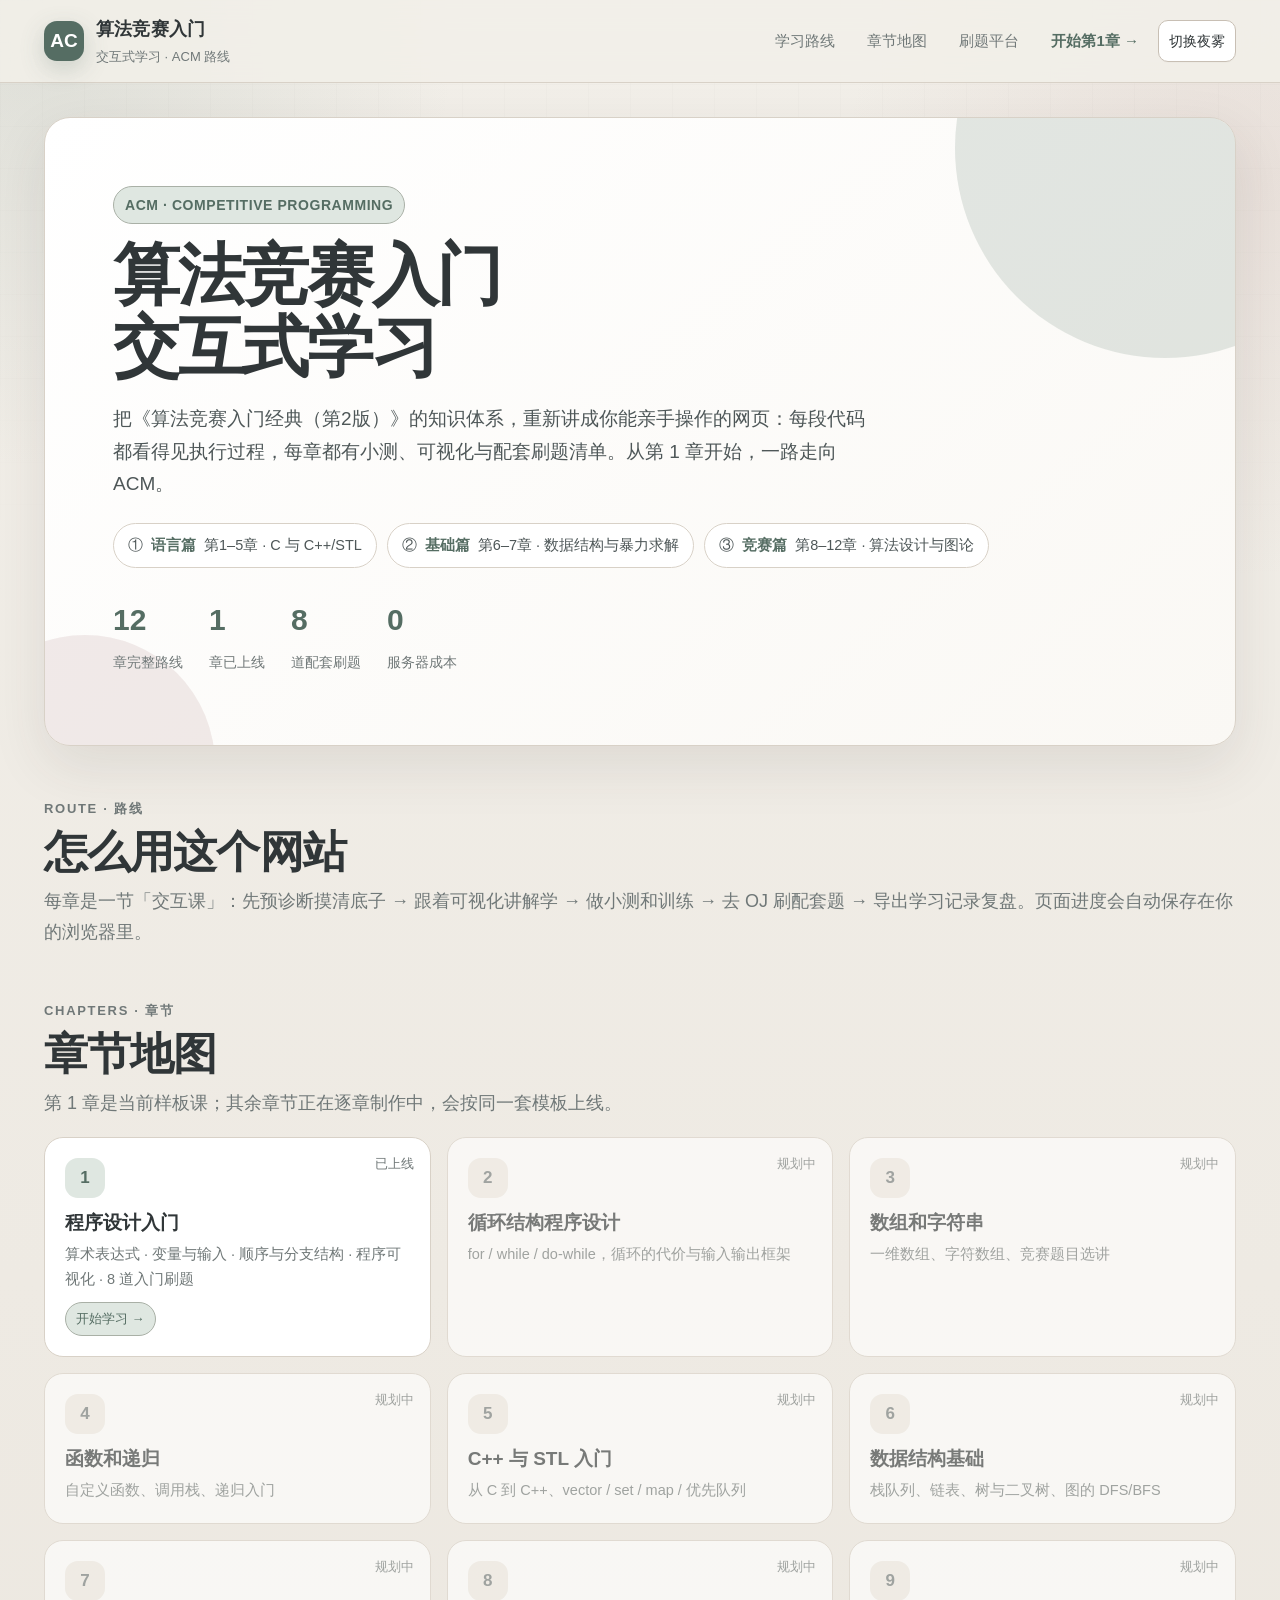
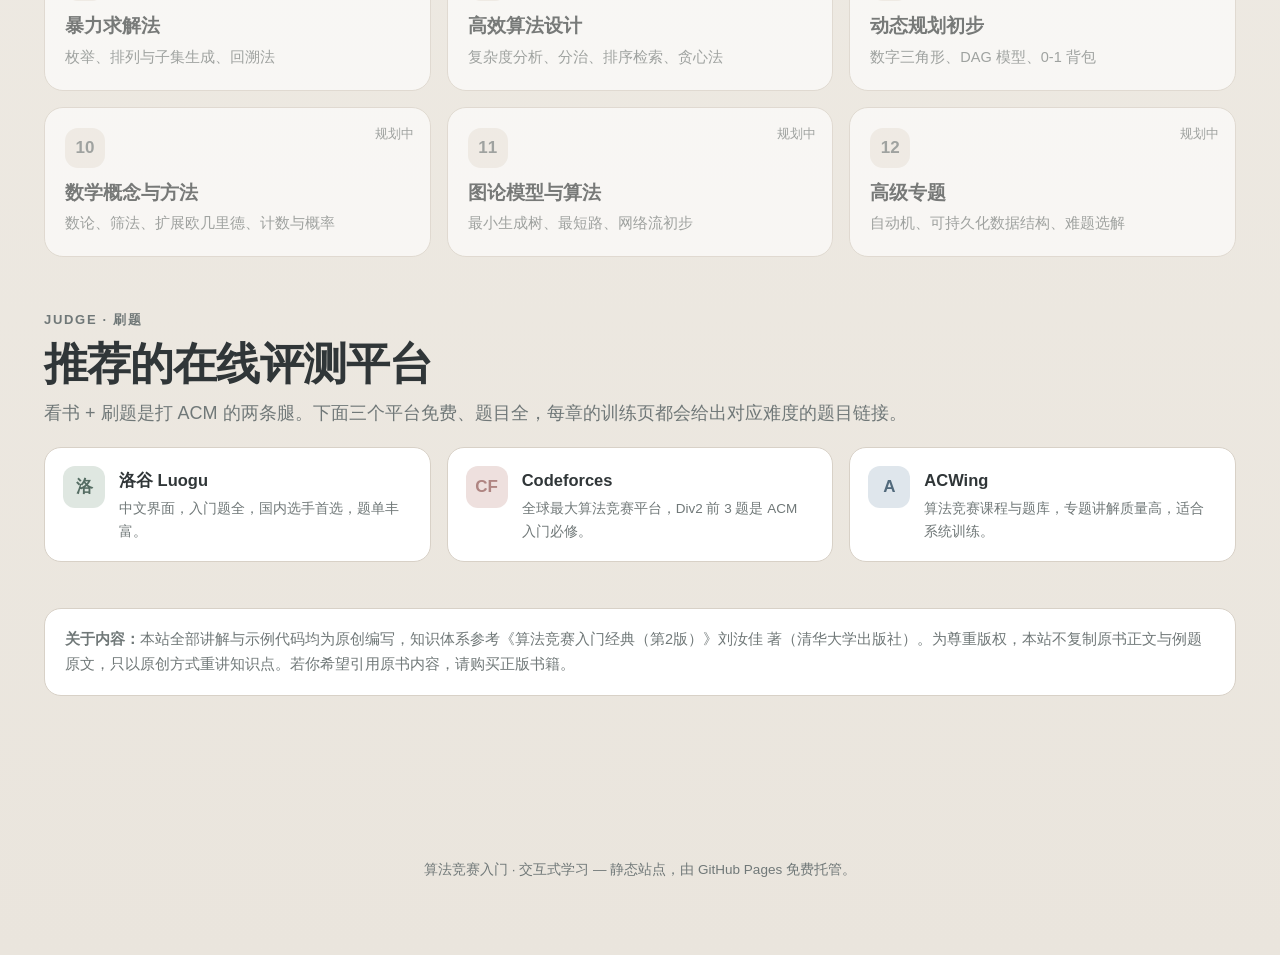
==== index.html @ 8b7286f3 "feat: 算法竞赛入门交互式学习网站 - 首页与第1章《程序设计入门》样板课" ====
﻿<!DOCTYPE html>
<html lang="zh-CN" data-theme="light">
<head>
<meta charset="utf-8"/>
<meta name="viewport" content="width=device-width, initial-scale=1"/>
<meta name="description" content="算法竞赛入门 · 交互式学习网站：以《算法竞赛入门经典（第2版）》知识体系为参考的原创讲解与程序可视化，配套刷题清单，目标是打 ACM。"/>
<meta content="#F2EFE9" name="theme-color"/>
<meta content="dark light" name="color-scheme"/>
<title>算法竞赛入门 · 交互式学习</title>
<link rel="stylesheet" href="assets/css/lesson.css"/>
<link rel="stylesheet" href="assets/css/site.css"/>
</head>
<body>
<header class="site-header" id="top">
<div class="header-inner">
<a class="brand" href="#top">
<span class="brand-mark" aria-hidden="true">AC</span>
<span class="brand-text"><strong>算法竞赛入门</strong><small>交互式学习 · ACM 路线</small></span>
</a>
<nav class="header-nav" aria-label="主导航">
<a href="#route">学习路线</a>
<a href="#chapters">章节地图</a>
<a href="#oj">刷题平台</a>
<a href="chapters/ch01/index.html" style="color:var(--sage-deep);font-weight:750">开始第1章 →</a>
<button class="btn small" id="themeToggle" type="button">切换夜雾</button>
</nav>
</div>
</header>

<main class="home-main">
<section class="home-hero">
<span class="eyebrow">ACM · COMPETITIVE PROGRAMMING</span>
<h1>算法竞赛入门<br/>交互式学习</h1>
<p class="hero-sub">把《算法竞赛入门经典（第2版）》的知识体系，重新讲成你能亲手操作的网页：每段代码都看得见执行过程，每章都有小测、可视化与配套刷题清单。从第 1 章开始，一路走向 ACM。</p>
<div class="route-strip">
<span class="route-chip">① <b>语言篇</b> 第1–5章 · C 与 C++/STL</span>
<span class="route-chip">② <b>基础篇</b> 第6–7章 · 数据结构与暴力求解</span>
<span class="route-chip">③ <b>竞赛篇</b> 第8–12章 · 算法设计与图论</span>
</div>
<div class="hero-stats">
<div class="stat"><span class="stat-num">12</span><span class="stat-label">章完整路线</span></div>
<div class="stat"><span class="stat-num">1</span><span class="stat-label">章已上线</span></div>
<div class="stat"><span class="stat-num">8</span><span class="stat-label">道配套刷题</span></div>
<div class="stat"><span class="stat-num">0</span><span class="stat-label">服务器成本</span></div>
</div>
</section>

<section class="section-head" id="route">
<p class="section-kicker">ROUTE · 路线</p>
<h2>怎么用这个网站</h2>
<p>每章是一节「交互课」：先预诊断摸清底子 → 跟着可视化讲解学 → 做小测和训练 → 去 OJ 刷配套题 → 导出学习记录复盘。页面进度会自动保存在你的浏览器里。</p>
</section>

<section class="section-head" id="chapters">
<p class="section-kicker">CHAPTERS · 章节</p>
<h2>章节地图</h2>
<p>第 1 章是当前样板课；其余章节正在逐章制作中，会按同一套模板上线。</p>
</section>
<div class="chapter-grid">

<a class="chapter-card done" href="chapters/ch01/index.html">
<span class="ch-state">已上线</span>
<div class="ch-num">1</div>
<h3>程序设计入门</h3>
<p>算术表达式 · 变量与输入 · 顺序与分支结构 · 程序可视化 · 8 道入门刷题</p>
<span class="ch-tag pill core">开始学习 →</span>
</a>

<div class="chapter-card todo"><span class="ch-state">规划中</span><div class="ch-num">2</div><h3>循环结构程序设计</h3><p>for / while / do-while，循环的代价与输入输出框架</p></div>
<div class="chapter-card todo"><span class="ch-state">规划中</span><div class="ch-num">3</div><h3>数组和字符串</h3><p>一维数组、字符数组、竞赛题目选讲</p></div>
<div class="chapter-card todo"><span class="ch-state">规划中</span><div class="ch-num">4</div><h3>函数和递归</h3><p>自定义函数、调用栈、递归入门</p></div>
<div class="chapter-card todo"><span class="ch-state">规划中</span><div class="ch-num">5</div><h3>C++ 与 STL 入门</h3><p>从 C 到 C++、vector / set / map / 优先队列</p></div>
<div class="chapter-card todo"><span class="ch-state">规划中</span><div class="ch-num">6</div><h3>数据结构基础</h3><p>栈队列、链表、树与二叉树、图的 DFS/BFS</p></div>
<div class="chapter-card todo"><span class="ch-state">规划中</span><div class="ch-num">7</div><h3>暴力求解法</h3><p>枚举、排列与子集生成、回溯法</p></div>
<div class="chapter-card todo"><span class="ch-state">规划中</span><div class="ch-num">8</div><h3>高效算法设计</h3><p>复杂度分析、分治、排序检索、贪心法</p></div>
<div class="chapter-card todo"><span class="ch-state">规划中</span><div class="ch-num">9</div><h3>动态规划初步</h3><p>数字三角形、DAG 模型、0-1 背包</p></div>
<div class="chapter-card todo"><span class="ch-state">规划中</span><div class="ch-num">10</div><h3>数学概念与方法</h3><p>数论、筛法、扩展欧几里德、计数与概率</p></div>
<div class="chapter-card todo"><span class="ch-state">规划中</span><div class="ch-num">11</div><h3>图论模型与算法</h3><p>最小生成树、最短路、网络流初步</p></div>
<div class="chapter-card todo"><span class="ch-state">规划中</span><div class="ch-num">12</div><h3>高级专题</h3><p>自动机、可持久化数据结构、难题选解</p></div>

</div>

<section class="section-head" id="oj">
<p class="section-kicker">JUDGE · 刷题</p>
<h2>推荐的在线评测平台</h2>
<p>看书 + 刷题是打 ACM 的两条腿。下面三个平台免费、题目全，每章的训练页都会给出对应难度的题目链接。</p>
</section>
<div class="oj-links">
<a class="oj-link" href="https://www.luogu.com.cn" target="_blank" rel="noopener">
<div class="oj-logo" style="background:var(--sage-soft);color:var(--sage-deep)">洛</div>
<div><h4>洛谷 Luogu</h4><p>中文界面，入门题全，国内选手首选，题单丰富。</p></div>
</a>
<a class="oj-link" href="https://codeforces.com" target="_blank" rel="noopener">
<div class="oj-logo" style="background:var(--rose-soft);color:var(--rose)">CF</div>
<div><h4>Codeforces</h4><p>全球最大算法竞赛平台，Div2 前 3 题是 ACM 入门必修。</p></div>
</a>
<a class="oj-link" href="https://www.acwing.com" target="_blank" rel="noopener">
<div class="oj-logo" style="background:var(--blue-soft);color:var(--blue-deep)">A</div>
<div><h4>ACWing</h4><p>算法竞赛课程与题库，专题讲解质量高，适合系统训练。</p></div>
</a>
</div>

<div class="notice">
<strong>关于内容：</strong>本站全部讲解与示例代码均为原创编写，知识体系参考《算法竞赛入门经典（第2版）》刘汝佳 著（清华大学出版社）。为尊重版权，本站不复制原书正文与例题原文，只以原创方式重讲知识点。若你希望引用原书内容，请购买正版书籍。
</div>
</main>

<footer class="home-footer">
<p>算法竞赛入门 · 交互式学习 — 静态站点，由 GitHub Pages 免费托管。</p>
</footer>

<script>
(function () {
  var LS = 'acm-site-theme';
  var saved = null;
  try { saved = localStorage.getItem(LS); } catch (e) {}
  var apply = function (theme) {
    document.documentElement.dataset.theme = theme;
    var t = document.getElementById('themeToggle');
    if (t) t.textContent = theme === 'dark' ? '切换纸雾' : '切换夜雾';
  };
  apply(saved || 'light');
  var btn = document.getElementById('themeToggle');
  if (btn) btn.onclick = function () {
    var next = document.documentElement.dataset.theme === 'dark' ? 'light' : 'dark';
    apply(next);
    try { localStorage.setItem(LS, next); } catch (e) {}
  };
})();
</script>
</body>
</html>
---- assets/css/lesson.css ----
﻿:root {
  color-scheme: light;
  --page: #f2efe9;
  --page-2: #eae5dd;
  --surface: #faf8f4;
  --surface-strong: #ffffff;
  --surface-soft: #f0ece6;
  --ink: #303638;
  --ink-soft: #4e5758;
  --muted: #707878;
  --line: #d8d1c7;
  --line-strong: #c8bfb4;
  --sage: #82958b;
  --sage-deep: #556d63;
  --sage-soft: #dfe7e1;
  --blue: #7b8fa3;
  --blue-deep: #526a7c;
  --blue-soft: #dfe6ec;
  --rose: #af8582;
  --rose-soft: #eee0de;
  --sand: #b39a6e;
  --sand-soft: #eee7d8;
  --mauve: #93899c;
  --mauve-soft: #e7e1e9;
  --cyan: #7fa3a0;
  --panel-2: #f0ece6;
  --success: #66806c;
  --danger: #9a666a;
  --warning: #92764f;
  --code-bg: #2b3132;
  --code-ink: #e8e6e0;
  --shadow-sm: 0 1px 2px rgba(55, 50, 45, .05), 0 8px 24px rgba(55, 50, 45, .06);
  --shadow-md: 0 20px 55px rgba(55, 50, 45, .10);
  --radius-lg: 26px;
  --radius-md: 18px;
  --radius-sm: 13px;
  --focus: #536f65;
  --grid: rgba(91, 100, 98, .08);
}

html[data-theme="dark"] {
  color-scheme: dark;
  --page: #252b2c;
  --page-2: #2a3131;
  --surface: #303738;
  --surface-strong: #363e3e;
  --surface-soft: #2b3232;
  --ink: #f1eee8;
  --ink-soft: #d8d2ca;
  --muted: #b8b1a8;
  --line: #4a5352;
  --line-strong: #5b6462;
  --sage: #9aafa2;
  --sage-deep: #b3c5b9;
  --sage-soft: #3b4943;
  --blue: #9aaebe;
  --blue-deep: #b8c7d3;
  --blue-soft: #394650;
  --rose: #c6a09d;
  --rose-soft: #4a3d3d;
  --sand: #c5ad80;
  --sand-soft: #4a4437;
  --mauve: #b7aabf;
  --mauve-soft: #443e48;
  --cyan: #9ab8b5;
  --panel-2: #2b3232;
  --success: #a7bea9;
  --danger: #d3a2a5;
  --warning: #d2ba8e;
  --code-bg: #1f2627;
  --code-ink: #e8e6e0;
  --shadow-sm: 0 1px 2px rgba(0,0,0,.2), 0 10px 28px rgba(0,0,0,.16);
  --shadow-md: 0 24px 65px rgba(0,0,0,.24);
  --focus: #b2c7bc;
  --grid: rgba(255,255,255,.055);
}

* { box-sizing: border-box; }
html { scroll-behavior: smooth; }
body {
  margin: 0;
  min-height: 100vh;
  background:
    radial-gradient(circle at 3% 2%, rgba(130,149,139,.17), transparent 26rem),
    radial-gradient(circle at 97% 7%, rgba(175,133,130,.14), transparent 25rem),
    linear-gradient(180deg, var(--page), var(--page-2));
  color: var(--ink);
  font-family: ui-sans-serif, -apple-system, BlinkMacSystemFont, "Segoe UI", "PingFang SC", "Microsoft YaHei", "Noto Sans CJK SC", sans-serif;
  font-size: 18px;
  line-height: 1.72;
  text-rendering: optimizeLegibility;
  -webkit-font-smoothing: antialiased;
}
body::before {
  content: "";
  position: fixed;
  inset: 0;
  pointer-events: none;
  opacity: .24;
  background-image:
    linear-gradient(var(--grid) 1px, transparent 1px),
    linear-gradient(90deg, var(--grid) 1px, transparent 1px);
  background-size: 42px 42px;
  mask-image: linear-gradient(to bottom, #000 0, transparent 42rem);
}

a { color: inherit; }
button, input, textarea, select { font: inherit; }
button { cursor: pointer; }
::selection { background: var(--sage-soft); color: var(--ink); }
:focus-visible { outline: 3px solid var(--focus); outline-offset: 3px; }

.page-grid {
  position: relative;
  z-index: 1;
  display: grid;
  grid-template-columns: 278px minmax(0, 1fr);
  max-width: 1580px;
  margin: 0 auto;
  min-height: 100vh;
}

.sidebar {
  position: sticky;
  top: 0;
  height: 100vh;
  padding: 24px 18px;
  border-right: 1px solid var(--line);
  background: color-mix(in srgb, var(--page) 90%, transparent);
  backdrop-filter: blur(18px);
  overflow-y: auto;
  z-index: 30;
}
.brand { display: flex; align-items: center; gap: 12px; margin: 2px 4px 22px; }
.brand-mark {
  width: 46px; height: 46px; border-radius: 15px; display: grid; place-items: center;
  background: var(--sage-deep); color: var(--surface-strong); font-weight: 850; font-size: 22px;
  box-shadow: 0 8px 24px rgba(85,109,99,.24);
}
.brand strong { display: block; font-size: 18px; letter-spacing: .01em; }
.brand small { display: block; color: var(--muted); font-size: 13px; margin-top: 1px; }

.back-link {
  display: flex; align-items: center; gap: 8px; margin: 0 4px 16px; padding: 8px 10px;
  border-radius: 11px; color: var(--muted); font-size: 14px; text-decoration: none; transition: .16s ease;
}
.back-link:hover { color: var(--ink); background: var(--surface-soft); }

.timer-card {
  background: linear-gradient(145deg, var(--surface-strong), var(--surface));
  border: 1px solid var(--line);
  border-radius: 21px;
  padding: 17px;
  box-shadow: var(--shadow-sm);
}
.timer-label { color: var(--muted); font-size: 13px; letter-spacing: .04em; }
.timer-display {
  font-variant-numeric: tabular-nums;
  font-size: 34px; line-height: 1.2; font-weight: 760; letter-spacing: .03em; margin: 5px 0 13px;
}
.timer-actions { display: grid; grid-template-columns: 1fr 1fr; gap: 8px; }
.timer-actions button:last-child { grid-column: 1/-1; }

.btn {
  min-height: 42px;
  border: 1px solid var(--line-strong);
  border-radius: 12px;
  padding: 9px 14px;
  color: var(--ink);
  background: var(--surface-strong);
  box-shadow: 0 1px 1px rgba(0,0,0,.02);
  transition: transform .16s ease, border-color .16s ease, background .16s ease, box-shadow .16s ease;
}
.btn:hover { transform: translateY(-1px); border-color: var(--sage); box-shadow: var(--shadow-sm); }
.btn:active { transform: translateY(0); }
.btn.primary { background: var(--sage-deep); color: #fff; border-color: transparent; font-weight: 750; }
html[data-theme="dark"] .btn.primary { color: #25302c; }
.btn.ghost { background: transparent; }
.btn.warn { border-color: color-mix(in srgb, var(--sand) 60%, var(--line)); background: var(--sand-soft); }
.btn.danger { border-color: color-mix(in srgb, var(--rose) 60%, var(--line)); background: var(--rose-soft); }
.btn.small { min-height: 36px; padding: 6px 10px; font-size: 14px; border-radius: 10px; }
button:disabled { cursor: not-allowed; opacity: .55; transform: none !important; }

.progress-wrap { margin: 18px 3px 15px; }
.progress-row { display: flex; justify-content: space-between; gap: 8px; color: var(--muted); font-size: 13px; }
.progress-track { height: 9px; border-radius: 999px; background: var(--surface-soft); overflow: hidden; margin-top: 8px; border: 1px solid var(--line); }
.progress-fill { height: 100%; width: 0; border-radius: inherit; background: linear-gradient(90deg, var(--sage), var(--blue), var(--mauve)); transition: width .35s ease; }
.nav-title { margin: 17px 8px 7px; color: var(--muted); font-size: 12px; text-transform: uppercase; letter-spacing: .14em; }
.nav-list { display: grid; gap: 4px; }
.nav-link {
  text-decoration: none; display: flex; align-items: center; gap: 10px; padding: 9px 10px; border-radius: 11px;
  color: var(--muted); font-size: 14px; transition: .16s ease;
}
.nav-link:hover, .nav-link.active { color: var(--ink); background: var(--surface-soft); }
.nav-dot { width: 8px; height: 8px; border-radius: 50%; background: var(--line-strong); flex: 0 0 auto; }
.nav-link.done .nav-dot { background: var(--success); box-shadow: 0 0 0 4px color-mix(in srgb, var(--success) 16%, transparent); }
.side-tools { display: flex; gap: 8px; margin-top: 16px; }
.side-tools .btn { flex: 1; }

main { min-width: 0; padding: 24px clamp(18px, 3.8vw, 58px) 96px; }
.content { max-width: 1160px; margin: 0 auto; }

.hero {
  position: relative; overflow: hidden; min-height: 465px;
  display: grid; grid-template-columns: 1.08fr .92fr; gap: 34px; align-items: center;
  padding: clamp(30px, 5vw, 58px);
  border: 1px solid var(--line); border-radius: var(--radius-lg);
  background: linear-gradient(140deg, var(--surface-strong), var(--surface));
  box-shadow: var(--shadow-md);
}
.hero::before, .hero::after { content: ""; position: absolute; border-radius: 50%; filter: blur(1px); pointer-events: none; }
.hero::before { width: 370px; height: 370px; right: -130px; top: -170px; background: color-mix(in srgb, var(--sage) 22%, transparent); }
.hero::after { width: 250px; height: 250px; left: -100px; bottom: -145px; background: color-mix(in srgb, var(--rose) 17%, transparent); }
.hero-copy, .hero-visual { position: relative; z-index: 1; }
.eyebrow {
  display: inline-flex; align-items: center; gap: 8px; color: var(--sage-deep);
  border: 1px solid color-mix(in srgb, var(--sage) 55%, var(--line)); background: var(--sage-soft);
  border-radius: 999px; padding: 6px 11px; font-size: 14px; font-weight: 760; letter-spacing: .04em;
}
h1 { font-size: clamp(40px, 5.2vw, 68px); line-height: 1.08; letter-spacing: -.035em; margin: 17px 0 17px; font-weight: 790; }
.hero p { color: var(--ink-soft); max-width: 680px; font-size: 19px; }
.hero-tags { display: flex; flex-wrap: wrap; gap: 8px; margin: 22px 0; }
.tag { border-radius: 999px; padding: 7px 11px; background: var(--surface-soft); border: 1px solid var(--line); color: var(--muted); font-size: 14px; }
.hero-actions { display: flex; flex-wrap: wrap; gap: 10px; }
.hero-visual {
  background: color-mix(in srgb, var(--surface-soft) 80%, transparent);
  border: 1px solid var(--line); border-radius: 25px; padding: 13px; min-height: 320px;
  box-shadow: inset 0 1px 0 color-mix(in srgb, var(--surface-strong) 65%, transparent);
}
.hero-equation {
  display: flex; align-items: center; justify-content: center; gap: 10px; margin: 3px 5px 8px;
  min-height: 46px; border-radius: 14px; background: var(--surface-strong); border: 1px solid var(--line);
  color: var(--sage-deep); font-weight: 700;
}

section.lesson {
  scroll-margin-top: 24px;
  margin-top: 28px;
  border: 1px solid var(--line);
  background: color-mix(in srgb, var(--surface) 94%, transparent);
  border-radius: var(--radius-lg);
  padding: clamp(24px, 4vw, 42px);
  box-shadow: var(--shadow-sm);
}
.section-top { display: flex; gap: 18px; align-items: flex-start; justify-content: space-between; margin-bottom: 22px; }
.section-kicker { color: var(--sage-deep); font-size: 13px; font-weight: 780; letter-spacing: .13em; text-transform: uppercase; }
h2 { font-size: clamp(30px, 3.8vw, 44px); line-height: 1.18; letter-spacing: -.02em; margin: 6px 0 8px; }
h3 { font-size: 24px; line-height: 1.36; margin: 24px 0 10px; }
h4 { font-size: 19px; margin: 18px 0 8px; }
.lead { color: var(--muted); font-size: 18px; margin: 0; }
.complete-check {
  display: flex; align-items: center; gap: 9px; white-space: nowrap; border: 1px solid var(--line);
  background: var(--surface-strong); border-radius: 13px; padding: 8px 11px; color: var(--muted); font-size: 14px;
}
.complete-check input { width: 20px; height: 20px; accent-color: var(--success); }

.timeline { display: grid; grid-template-columns: repeat(6, minmax(138px, 1fr)); gap: 10px; overflow-x: auto; padding: 2px 1px 7px; }
.time-block { position: relative; border: 1px solid var(--line); border-radius: 16px; padding: 16px 14px; min-height: 126px; background: var(--surface-strong); overflow: hidden; }
.time-block::before { content: ""; position: absolute; inset: 0 auto 0 0; width: 4px; background: var(--sage); }
.time-block:nth-child(2)::before { background: var(--blue); }
.time-block:nth-child(3)::before { background: var(--mauve); }
.time-block:nth-child(4)::before { background: var(--rose); }
.time-block:nth-child(5)::before { background: var(--sand); }
.time-block:nth-child(6)::before { background: var(--sage-deep); }
.time-block b { color: var(--sage-deep); display: block; margin-bottom: 4px; font-size: 14px; }
.time-block strong { display: block; }
.time-block span { color: var(--muted); font-size: 14px; }

.grid-2 { display: grid; grid-template-columns: repeat(2, minmax(0, 1fr)); gap: 18px; }
.grid-3 { display: grid; grid-template-columns: repeat(3, minmax(0, 1fr)); gap: 16px; }
.grid-2 > *, .grid-3 > *, .hero > *, .content, section.lesson { min-width: 0; }
.card { background: var(--surface-strong); border: 1px solid var(--line); border-radius: 19px; padding: 20px; box-shadow: 0 1px 0 rgba(255,255,255,.3); }
.card.accent { border-color: color-mix(in srgb, var(--sage) 48%, var(--line)); background: linear-gradient(145deg, var(--sage-soft), var(--surface-strong) 68%); }
.card.warning { border-color: color-mix(in srgb, var(--sand) 50%, var(--line)); background: linear-gradient(145deg, var(--sand-soft), var(--surface-strong) 70%); }
.card.danger { border-color: color-mix(in srgb, var(--rose) 48%, var(--line)); background: linear-gradient(145deg, var(--rose-soft), var(--surface-strong) 72%); }
.card p:last-child { margin-bottom: 0; }
.mini-title { display: flex; align-items: center; gap: 9px; font-weight: 780; }
.icon { width: 34px; height: 34px; border-radius: 11px; display: grid; place-items: center; background: var(--surface-soft); color: var(--sage-deep); flex: 0 0 auto; }

.formula {
  margin: 15px 0;
  padding: 15px 18px;
  border-radius: 14px;
  background: var(--surface-strong);
  border: 1px solid var(--line);
  overflow-x: auto;
  text-align: center;
}
.formula .math-render, .formula mjx-container { max-width: 100%; }
.keyline { border-left: 4px solid var(--sage); padding: 13px 16px; border-radius: 12px; background: var(--sage-soft); margin: 15px 0; }
.keyline p { margin: 0; }

.quiz { margin-top: 16px; border: 1px solid var(--line); border-radius: 19px; background: var(--surface-strong); overflow: hidden; box-shadow: var(--shadow-sm); }
.quiz-head { padding: 17px 19px; border-bottom: 1px solid var(--line); display: flex; justify-content: space-between; gap: 12px; align-items: center; background: var(--surface); }
.quiz-body { padding: 19px; }
.options { display: grid; gap: 10px; margin: 13px 0 15px; }
.option {
  display: grid; grid-template-columns: 24px minmax(0, 1fr); gap: 12px; align-items: start;
  min-height: 55px; padding: 12px 14px; border: 1px solid var(--line); border-radius: 14px;
  background: var(--surface); transition: border-color .16s ease, background .16s ease, transform .16s ease;
}
.option:hover { border-color: var(--sage); transform: translateY(-1px); }
.option:has(input:checked) { border-color: var(--sage-deep); background: var(--sage-soft); box-shadow: 0 0 0 3px color-mix(in srgb, var(--sage) 13%, transparent); }
.option input[type="radio"] {
  appearance: none; width: 21px; height: 21px; margin: 3px 0 0; border: 2px solid var(--line-strong); border-radius: 50%; background: var(--surface-strong); display: grid; place-content: center;
}
.option input[type="radio"]::before { content: ""; width: 9px; height: 9px; border-radius: 50%; transform: scale(0); background: var(--sage-deep); transition: transform .12s ease; }
.option input[type="radio"]:checked { border-color: var(--sage-deep); }
.option input[type="radio"]:checked::before { transform: scale(1); }
.option-content { min-width: 0; width: 100%; display: grid; grid-template-columns: auto minmax(0, 1fr); align-items: center; gap: 7px; line-height: 1.55; }
.option-answer { min-width: 0; display: flex; align-items: center; flex-wrap: wrap; gap: 6px; }
.option-letter { font-weight: 760; color: var(--ink-soft); }
.feedback { margin-top: 12px; padding: 12px 14px; border-radius: 13px; display: none; }
.feedback.show { display: block; }
.feedback.good { background: color-mix(in srgb, var(--success) 12%, var(--surface-strong)); border: 1px solid color-mix(in srgb, var(--success) 46%, var(--line)); color: var(--success); }
.feedback.bad { background: color-mix(in srgb, var(--danger) 11%, var(--surface-strong)); border: 1px solid color-mix(in srgb, var(--danger) 46%, var(--line)); color: var(--danger); }

.reveal-stack { display: grid; gap: 10px; margin-top: 16px; }
.reveal { display: none; border-left: 4px solid var(--sage); background: var(--surface-soft); padding: 15px 17px; border-radius: 12px; }
.reveal.show { display: block; animation: fadeIn .22s ease; }
@keyframes fadeIn { from { opacity: 0; transform: translateY(4px); } to { opacity: 1; transform: none; } }
.stepper { display: grid; gap: 10px; }
.step { border: 1px solid var(--line); border-radius: 15px; padding: 16px; background: var(--surface-strong); opacity: .42; transform: translateY(3px); transition: .18s ease; }
.step.visible { opacity: 1; transform: none; box-shadow: var(--shadow-sm); }
.step .step-no { display: inline-flex; color: var(--sage-deep); font-weight: 800; margin-right: 8px; }

.method-flow { display: grid; grid-template-columns: repeat(4, 1fr); gap: 12px; align-items: stretch; }
.flow-node { padding: 17px; border-radius: 17px; border: 1px solid var(--line); background: var(--surface-strong); position: relative; }
.flow-node:not(:last-child)::after { content: "→"; position: absolute; right: -18px; top: 50%; transform: translateY(-50%); color: var(--sage); font-size: 24px; z-index: 2; }
.flow-node b { display: block; color: var(--sage-deep); }

.chooser { border: 1px solid var(--line); background: var(--surface-strong); border-radius: 19px; padding: 20px; }
.chooser-question { font-weight: 780; font-size: 20px; margin-bottom: 12px; }
.chooser-actions { display: flex; gap: 10px; flex-wrap: wrap; }
.chooser-result { margin-top: 15px; padding: 14px; border-radius: 13px; background: var(--surface-soft); min-height: 58px; color: var(--muted); }

.range-wrap { display: flex; align-items: center; gap: 12px; margin: 12px 0; }
input[type="range"] { width: 100%; accent-color: var(--sage-deep); }

textarea, input[type="text"], input[type="number"] {
  width: 100%; min-height: 48px; background: var(--surface); color: var(--ink); border: 1px solid var(--line-strong); border-radius: 13px; padding: 12px 14px;
}
textarea { min-height: 116px; resize: vertical; }
textarea::placeholder, input::placeholder { color: color-mix(in srgb, var(--muted) 78%, transparent); }
.answer-row { display: flex; gap: 10px; margin-top: 12px; flex-wrap: wrap; }
.answer-row > * { flex: 1; min-width: 180px; }
.practice-card { border: 1px solid var(--line); border-radius: 21px; background: var(--surface-strong); padding: 22px; margin-top: 16px; box-shadow: var(--shadow-sm); }
.practice-meta { display: flex; flex-wrap: wrap; gap: 8px; margin-bottom: 12px; }
.pill { border: 1px solid var(--line); border-radius: 999px; padding: 5px 10px; color: var(--muted); font-size: 13px; background: var(--surface); }
.pill.core { color: var(--sage-deep); border-color: color-mix(in srgb, var(--sage) 55%, var(--line)); background: var(--sage-soft); }
.pill.hard { color: var(--warning); border-color: color-mix(in srgb, var(--sand) 55%, var(--line)); background: var(--sand-soft); }
.practice-actions { display: flex; gap: 8px; flex-wrap: wrap; margin-top: 14px; }
.solution { display: none; margin-top: 14px; border-radius: 14px; border: 1px solid color-mix(in srgb, var(--success) 45%, var(--line)); background: color-mix(in srgb, var(--success) 9%, var(--surface-strong)); padding: 17px; }
.solution.show { display: block; }
.hint { display: none; margin-top: 12px; color: var(--warning); border-left: 4px solid var(--sand); padding: 10px 13px; background: var(--sand-soft); border-radius: 10px; }
.hint.show { display: block; }
.checklist { display: grid; gap: 10px; }
.check-item { display: flex; gap: 12px; align-items: flex-start; padding: 12px 14px; border: 1px solid var(--line); border-radius: 13px; background: var(--surface-strong); }
.check-item input { width: 21px; height: 21px; margin-top: 4px; accent-color: var(--success); }

.prompt-card pre { margin: 12px 0; white-space: pre-wrap; background: var(--surface-soft); border: 1px solid var(--line); border-radius: 13px; padding: 15px; color: var(--ink); font-family: inherit; font-size: 15px; line-height: 1.65; }
.model-badge { display: inline-flex; align-items: center; gap: 8px; border-radius: 999px; padding: 6px 10px; background: var(--mauve-soft); color: var(--mauve); border: 1px solid color-mix(in srgb, var(--mauve) 42%, var(--line)); font-size: 13px; font-weight: 760; }

.score-panel { display: grid; grid-template-columns: .7fr 1.3fr; gap: 18px; align-items: stretch; }
.score-ring { width: 170px; aspect-ratio: 1; border-radius: 50%; display: grid; place-items: center; margin: auto; background: conic-gradient(var(--sage) 0deg, var(--surface-soft) 0deg); position: relative; }
.score-ring::after { content: ""; width: 126px; aspect-ratio: 1; border-radius: 50%; background: var(--surface-strong); position: absolute; }
.score-ring span { position: relative; z-index: 1; font-size: 34px; font-weight: 780; }
.toast { position: fixed; right: 24px; bottom: 24px; background: var(--ink); color: var(--surface-strong); border-radius: 13px; padding: 11px 15px; box-shadow: var(--shadow-md); opacity: 0; transform: translateY(12px); pointer-events: none; transition: .2s ease; z-index: 100; }
.toast.show { opacity: 1; transform: none; }
.mobile-bar { display: none; }
footer { color: var(--muted); text-align: center; margin-top: 28px; font-size: 13px; }
.sr-only { position: absolute !important; width: 1px !important; height: 1px !important; padding: 0 !important; margin: -1px !important; overflow: hidden !important; clip: rect(0,0,0,0) !important; white-space: nowrap !important; border: 0 !important; }

/* ===== 算法课新增组件 ===== */
.code-block {
  margin: 15px 0; border-radius: 15px; overflow: hidden; border: 1px solid var(--line);
  background: var(--code-bg); box-shadow: var(--shadow-sm);
}
.code-head {
  display: flex; align-items: center; gap: 10px; padding: 9px 14px;
  background: color-mix(in srgb, var(--code-bg) 88%, #000);
  border-bottom: 1px solid rgba(255,255,255,.08); color: var(--code-ink);
}
.code-head .code-title { font-size: 13px; font-weight: 700; margin-right: auto; letter-spacing: .02em; opacity: .85; }
.code-head .code-lang { font-size: 12px; padding: 2px 8px; border-radius: 999px; background: rgba(255,255,255,.1); opacity: .8; }
.code-body { margin: 0; overflow-x: auto; }
.code-body pre { margin: 0; padding: 15px 17px; }
.code-body code {
  font-family: ui-monospace, SFMono-Regular, "Cascadia Code", Consolas, "JetBrains Mono", monospace;
  font-size: 14.5px; line-height: 1.62; color: var(--code-ink); background: transparent;
}
.copy-btn { font-size: 12px; padding: 4px 10px; min-height: 28px; border-radius: 8px; background: rgba(255,255,255,.1); border: 1px solid rgba(255,255,255,.16); color: var(--code-ink); }
.copy-btn:hover { background: rgba(255,255,255,.2); }
/* highlight.js 浅色 token 在深色代码区上做适配 */
.code-body .hljs-comment, .code-body .hljs-quote { color: #8b9a92; font-style: italic; }
.code-body .hljs-keyword, .code-body .hljs-selector-tag, .code-body .hljs-literal { color: #9ab8b5; }
.code-body .hljs-number, .code-body .hljs-built_in { color: #e2b46e; }
.code-body .hljs-string, .code-body .hljs-attribute { color: #a8c98f; }
.code-body .hljs-title, .code-body .hljs-function .hljs-title, .code-body .hljs-title.function_ { color: #9fc3d8; }
.code-body .hljs-params { color: #d8c9a0; }
.code-body .hljs-meta { color: #c6a09d; }
.code-body .hljs-variable, .code-body .hljs-template-variable { color: #c6b3d8; }

.try-card { border: 1px dashed var(--line-strong); border-radius: 17px; padding: 18px; background: var(--surface-strong); margin: 15px 0; }
.try-card .try-head { display: flex; align-items: center; gap: 10px; font-weight: 780; color: var(--blue-deep); margin-bottom: 10px; }
.try-card .icon { background: var(--blue-soft); color: var(--blue-deep); }
.try-list { display: grid; gap: 8px; margin: 10px 0; }
.try-item { display: grid; grid-template-columns: 26px minmax(0,1fr); gap: 10px; align-items: start; padding: 9px 12px; border: 1px solid var(--line); border-radius: 11px; background: var(--surface); font-size: 15.5px; }
.try-item .num { font-weight: 800; color: var(--blue-deep); }

.oj-grid { display: grid; grid-template-columns: repeat(2, minmax(0, 1fr)); gap: 14px; margin-top: 14px; }
.oj-card { display: block; text-decoration: none; border: 1px solid var(--line); border-radius: 16px; padding: 15px 17px; background: var(--surface-strong); transition: .16s ease; }
.oj-card:hover { transform: translateY(-2px); border-color: var(--blue); box-shadow: var(--shadow-sm); }
.oj-card .oj-top { display: flex; align-items: center; gap: 8px; margin-bottom: 6px; }
.oj-badge { font-size: 12px; font-weight: 800; padding: 2px 9px; border-radius: 999px; background: var(--blue-soft); color: var(--blue-deep); }
.oj-badge.cf { background: var(--rose-soft); color: var(--rose); }
.oj-card h4 { margin: 2px 0 5px; font-size: 17px; }
.oj-card p { margin: 0; color: var(--muted); font-size: 14px; }
.oj-card .oj-why { margin-top: 8px; font-size: 13.5px; color: var(--ink-soft); border-top: 1px dashed var(--line); padding-top: 8px; }

.collapse-wrap { border: 1px solid var(--line); border-radius: 14px; background: var(--surface-strong); margin: 12px 0; overflow: hidden; }
.collapse-head {
  display: flex; align-items: center; gap: 10px; width: 100%; text-align: left; padding: 13px 15px;
  background: var(--surface); border: none; color: var(--ink); font-weight: 750; font-size: 15.5px;
}
.collapse-head .chev { transition: transform .18s ease; color: var(--muted); }
.collapse-wrap.open .chev { transform: rotate(90deg); }
.collapse-body { display: none; padding: 15px 17px; border-top: 1px solid var(--line); }
.collapse-wrap.open .collapse-body { display: block; }

.exec-stage { border: 1px solid var(--line); border-radius: 18px; background: var(--surface-strong); padding: 18px; margin: 15px 0; }
.exec-stage .stage-title { font-weight: 780; display: flex; align-items: center; gap: 9px; margin-bottom: 12px; }
.exec-stage svg { width: 100%; height: auto; display: block; }
.exec-controls { display: flex; align-items: center; gap: 10px; flex-wrap: wrap; margin-top: 12px; }
.exec-log { font-family: ui-monospace, Consolas, monospace; font-size: 14px; background: var(--surface-soft); border: 1px solid var(--line); border-radius: 11px; padding: 10px 13px; margin-top: 10px; min-height: 44px; white-space: pre-wrap; }
.legend { display: flex; flex-wrap: wrap; gap: 12px; margin: 10px 0; font-size: 13.5px; color: var(--muted); }
.legend .lg { display: inline-flex; align-items: center; gap: 6px; }
.legend .sw { width: 13px; height: 13px; border-radius: 4px; display: inline-block; }

.output-compare { display: flex; align-items: center; gap: 10px; flex-wrap: wrap; }
.output-compare .mono { font-family: ui-monospace, Consolas, monospace; background: var(--surface-soft); border: 1px solid var(--line); border-radius: 8px; padding: 3px 9px; font-size: 15px; }

@media (max-width: 1100px) {
  .page-grid { grid-template-columns: 1fr; }
  .sidebar { display: none; }
  main { padding-top: 14px; }
  .mobile-bar {
    display: flex; position: sticky; top: 8px; z-index: 40; margin: 0 auto 13px; max-width: 1160px;
    border: 1px solid var(--line); border-radius: 16px; padding: 8px; background: color-mix(in srgb, var(--surface-strong) 90%, transparent);
    backdrop-filter: blur(16px); align-items: center; gap: 8px; box-shadow: var(--shadow-sm);
  }
  .mobile-timer { font-variant-numeric: tabular-nums; font-weight: 760; margin-right: auto; }
  .hero { grid-template-columns: 1fr; }
  .hero-visual { min-height: 280px; }
}
@media (max-width: 760px) {
  body { font-size: 17px; }
  main { padding-left: 12px; padding-right: 12px; }
  .hero { border-radius: 23px; padding: 26px 19px; gap: 22px; }
  h1 { font-size: clamp(38px, 12vw, 54px); }
  section.lesson { border-radius: 20px; padding: 23px 17px; }
  .section-top { flex-direction: column; }
  .complete-check { align-self: flex-start; }
  .grid-2, .grid-3, .score-panel { grid-template-columns: 1fr; }
  .method-flow { grid-template-columns: 1fr; }
  .flow-node:not(:last-child)::after { content: "↓"; right: auto; left: 50%; top: auto; bottom: -25px; transform: translateX(-50%); }
  .timeline { grid-template-columns: repeat(6, 205px); }
  .formula { padding: 15px 14px; }
  .quiz-head { align-items: flex-start; flex-direction: column; }
  .option { padding: 13px 12px; }
  .hero p { font-size: 17px; }
  .hero-visual { padding: 8px; }
  .mobile-bar .btn { min-width: 0; }
  .oj-grid { grid-template-columns: 1fr; }
}
@media (prefers-reduced-motion: reduce) {
  *, *::before, *::after { scroll-behavior: auto !important; animation-duration: .01ms !important; animation-iteration-count: 1 !important; transition-duration: .01ms !important; }
}
@media print {
  .sidebar, .mobile-bar, .hero-actions, .btn, .complete-check, .timer-card { display: none !important; }
  .page-grid { display: block; }
  body { background: white; color: black; }
  section.lesson, .hero, .card, .practice-card { box-shadow: none; break-inside: avoid; }
  .reveal, .solution, .hint { display: block !important; }
}
---- assets/css/site.css ----
﻿/* 首页专用样式（叠加在 lesson.css 之上） */
.site-header {
  position: sticky; top: 0; z-index: 50;
  border-bottom: 1px solid var(--line);
  background: color-mix(in srgb, var(--page) 88%, transparent);
  backdrop-filter: blur(18px);
}
.header-inner {
  max-width: 1240px; margin: 0 auto; padding: 14px 24px;
  display: flex; align-items: center; gap: 16px; flex-wrap: wrap;
}
.header-inner .brand { margin: 0; text-decoration: none; }
.header-inner .brand-mark { width: 40px; height: 40px; border-radius: 13px; font-size: 19px; }
.header-nav { display: flex; gap: 6px; margin-left: auto; flex-wrap: wrap; }
.header-nav a {
  text-decoration: none; padding: 8px 13px; border-radius: 11px; color: var(--muted);
  font-size: 15px; transition: .16s ease;
}
.header-nav a:hover { color: var(--ink); background: var(--surface-soft); }
.header-nav a.active { color: var(--sage-deep); background: var(--sage-soft); font-weight: 750; }

.home-main { max-width: 1240px; margin: 0 auto; padding: 34px 24px 90px; }

.home-hero {
  position: relative; overflow: hidden; border-radius: var(--radius-lg);
  border: 1px solid var(--line);
  background: linear-gradient(140deg, var(--surface-strong), var(--surface));
  box-shadow: var(--shadow-md);
  padding: clamp(34px, 6vw, 68px);
}
.home-hero::before { content: ""; position: absolute; width: 420px; height: 420px; border-radius: 50%; right: -140px; top: -180px; background: color-mix(in srgb, var(--sage) 22%, transparent); }
.home-hero::after { content: ""; position: absolute; width: 260px; height: 260px; border-radius: 50%; left: -90px; bottom: -150px; background: color-mix(in srgb, var(--rose) 16%, transparent); }
.home-hero > * { position: relative; z-index: 1; }
.home-hero h1 { margin: 16px 0 14px; max-width: 900px; }
.home-hero .hero-sub { color: var(--ink-soft); font-size: 19px; max-width: 760px; }
.route-strip { display: flex; flex-wrap: wrap; gap: 10px; margin: 22px 0; }
.route-chip {
  display: inline-flex; align-items: center; gap: 8px; padding: 9px 14px; border-radius: 999px;
  border: 1px solid var(--line); background: var(--surface-strong); font-size: 14.5px; color: var(--ink-soft);
}
.route-chip b { color: var(--sage-deep); }
.hero-stats { display: flex; flex-wrap: wrap; gap: 26px; margin-top: 26px; }
.stat .stat-num { font-size: 30px; font-weight: 800; color: var(--sage-deep); display: block; }
.stat .stat-label { color: var(--muted); font-size: 14px; }

.section-head { margin: 52px 0 18px; }
.section-head .section-kicker { margin: 0 0 6px; }
.section-head h2 { margin: 0 0 8px; }
.section-head p { color: var(--muted); margin: 0; }

.chapter-grid { display: grid; grid-template-columns: repeat(3, minmax(0, 1fr)); gap: 16px; }
.chapter-card {
  display: block; border: 1px solid var(--line); border-radius: 19px; padding: 20px;
  background: var(--surface-strong); transition: .16s ease; text-decoration: none; position: relative; overflow: hidden;
}
.chapter-card.done:hover { transform: translateY(-3px); border-color: var(--sage); box-shadow: var(--shadow-md); }
.chapter-card.todo { opacity: .62; cursor: not-allowed; }
.chapter-card .ch-num {
  display: inline-flex; align-items: center; justify-content: center; width: 40px; height: 40px; border-radius: 13px;
  font-weight: 800; font-size: 17px; background: var(--sage-soft); color: var(--sage-deep); margin-bottom: 12px;
}
.chapter-card.todo .ch-num { background: var(--surface-soft); color: var(--muted); }
.chapter-card h3 { margin: 0 0 6px; font-size: 19px; }
.chapter-card p { margin: 0; color: var(--muted); font-size: 14.5px; }
.chapter-card .ch-tag { margin-top: 10px; display: inline-block; }
.chapter-card .ch-state { position: absolute; top: 16px; right: 16px; font-size: 12.5px; color: var(--muted); }

.oj-links { display: grid; grid-template-columns: repeat(3, minmax(0, 1fr)); gap: 16px; }
.oj-link {
  display: flex; align-items: flex-start; gap: 14px; padding: 18px; border-radius: 17px;
  border: 1px solid var(--line); background: var(--surface-strong); text-decoration: none; transition: .16s ease;
}
.oj-link:hover { transform: translateY(-2px); border-color: var(--blue); box-shadow: var(--shadow-sm); }
.oj-link .oj-logo { width: 42px; height: 42px; border-radius: 12px; display: grid; place-items: center; font-weight: 850; font-size: 17px; flex: 0 0 auto; }
.oj-link h4 { margin: 0 0 3px; font-size: 16.5px; }
.oj-link p { margin: 0; color: var(--muted); font-size: 13.5px; }

.notice {
  margin-top: 46px; padding: 18px 20px; border-radius: 17px; border: 1px solid var(--line);
  background: var(--surface-strong); color: var(--muted); font-size: 14.5px;
}
.home-footer { text-align: center; color: var(--muted); font-size: 13.5px; padding: 30px 20px 60px; }

@media (max-width: 900px) {
  .chapter-grid, .oj-links { grid-template-columns: repeat(2, minmax(0, 1fr)); }
}
@media (max-width: 620px) {
  .chapter-grid, .oj-links { grid-template-columns: 1fr; }
  .header-nav { display: none; }
}
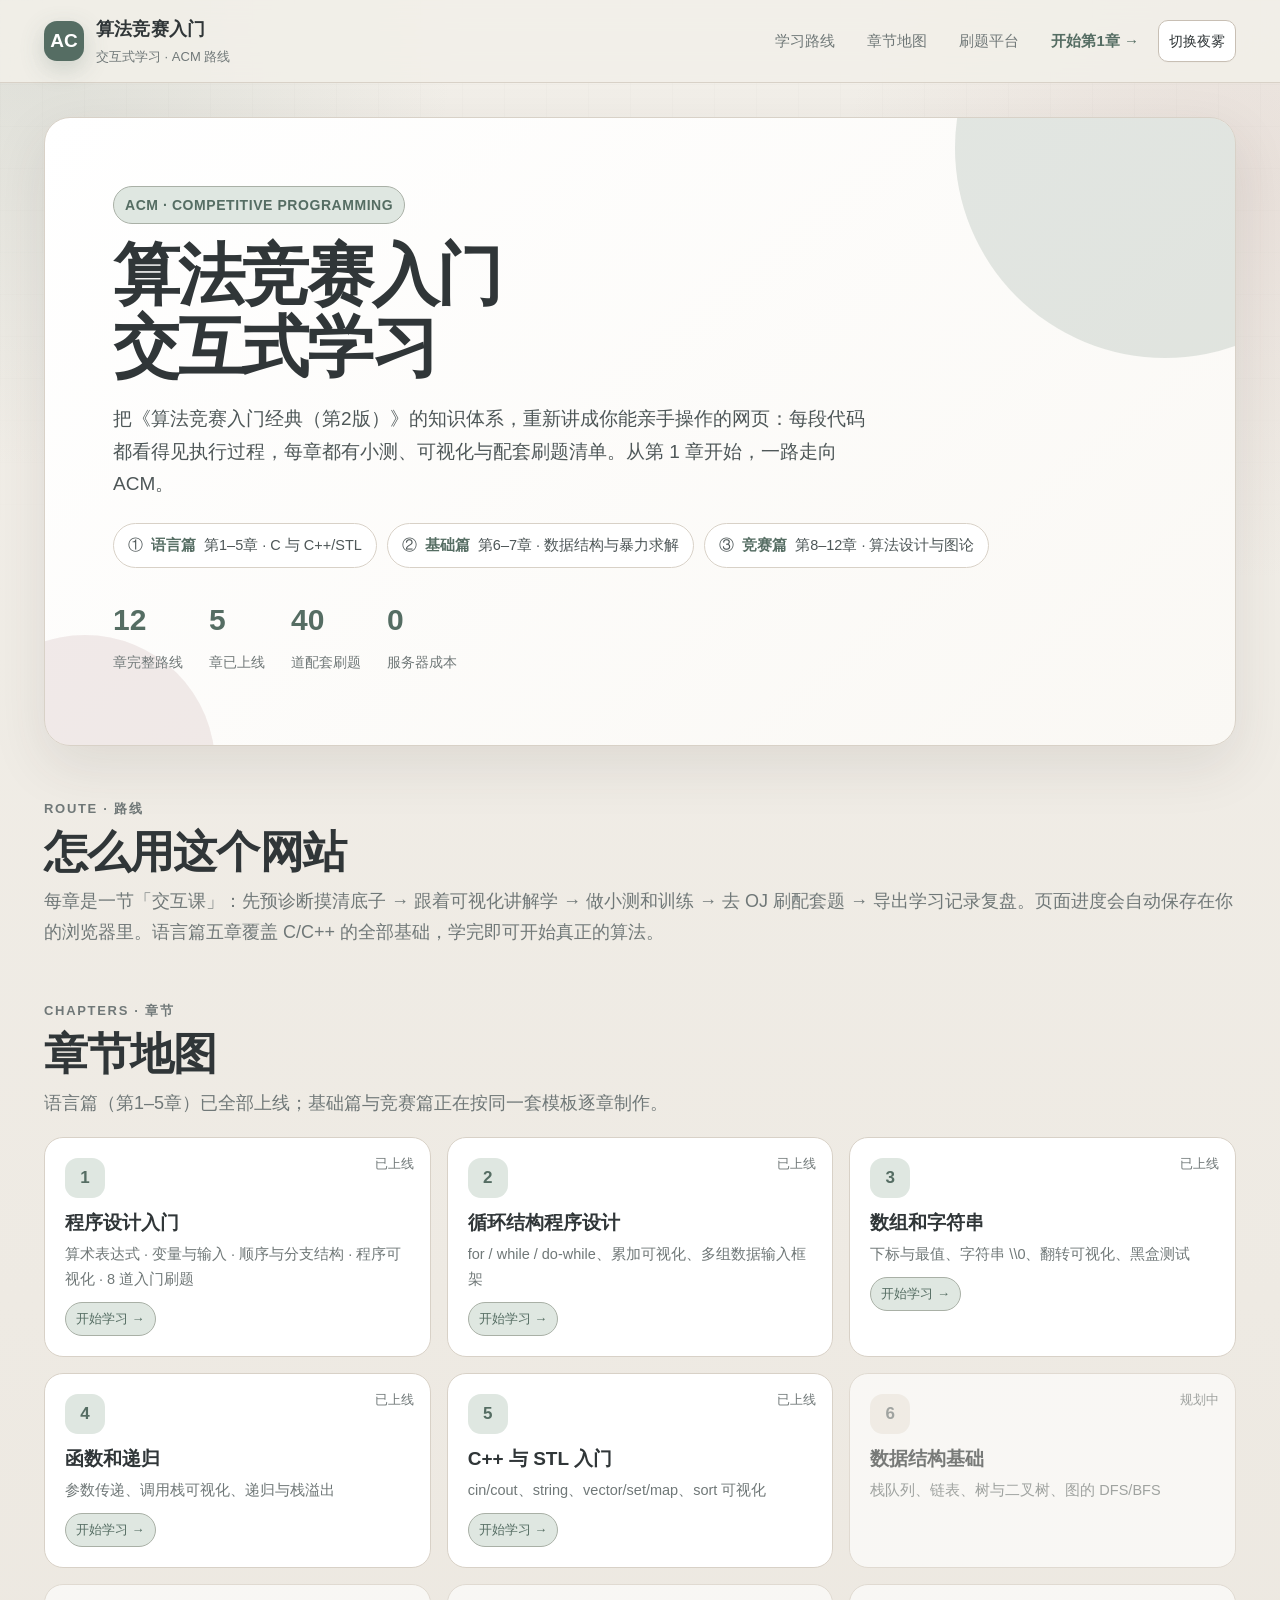
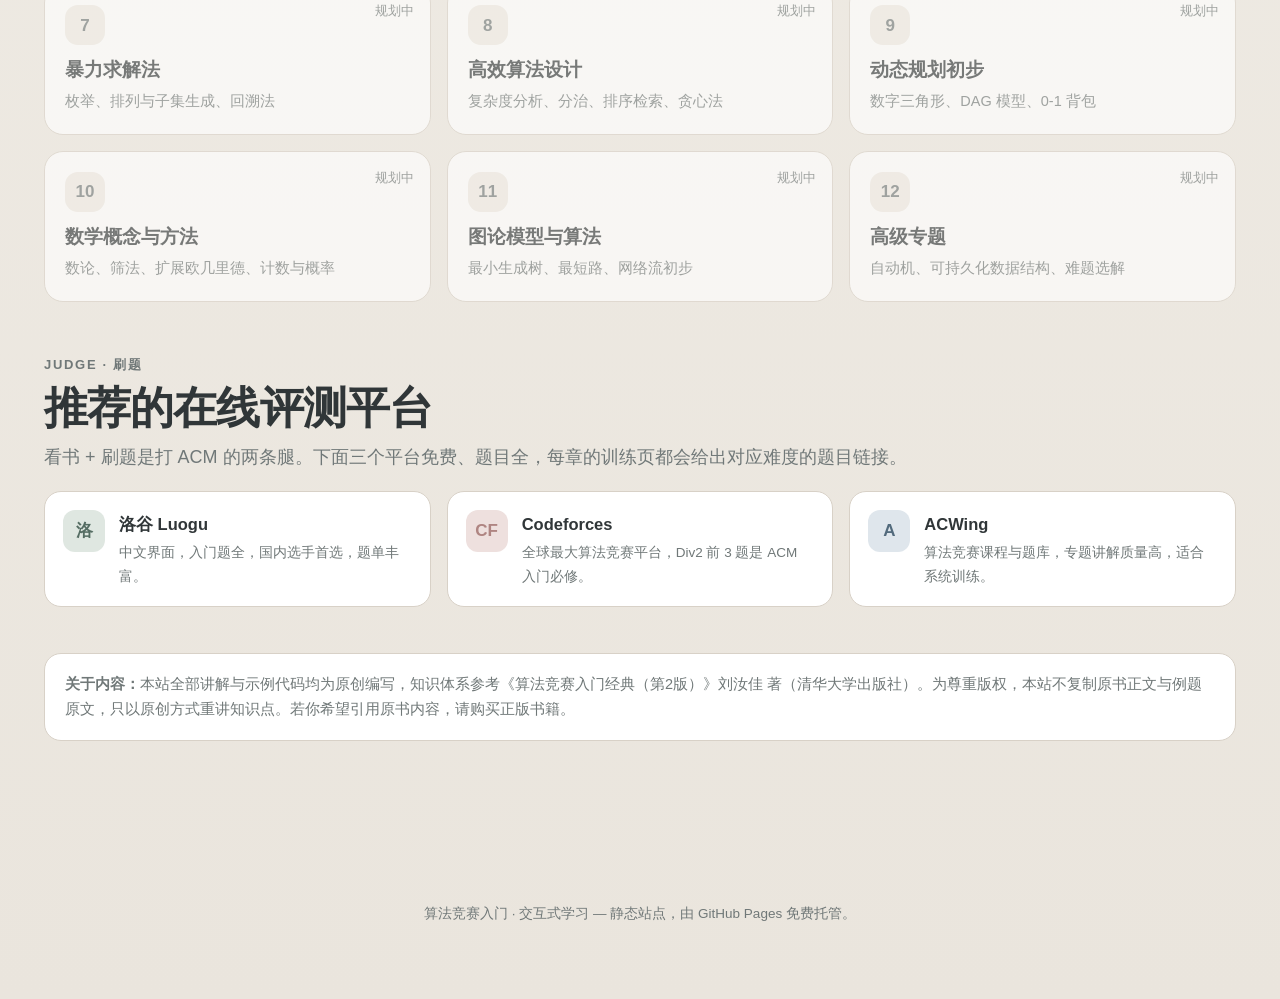
==== commit 5e47e15f: "feat: 上线语言篇第2-5章（循环/数组字符串/函数递归/C++与STL），更新首页章节地图" ====
--- a/index.html
+++ b/index.html
@@ -6,6 +6,7 @@
 <meta name="description" content="算法竞赛入门 · 交互式学习网站：以《算法竞赛入门经典（第2版）》知识体系为参考的原创讲解与程序可视化，配套刷题清单，目标是打 ACM。"/>
 <meta content="#F2EFE9" name="theme-color"/>
 <meta content="dark light" name="color-scheme"/>
+<link rel="icon" type="image/svg+xml" href="assets/favicon.svg"/>
 <title>算法竞赛入门 · 交互式学习</title>
 <link rel="stylesheet" href="assets/css/lesson.css"/>
 <link rel="stylesheet" href="assets/css/site.css"/>
@@ -39,8 +40,8 @@
 </div>
 <div class="hero-stats">
 <div class="stat"><span class="stat-num">12</span><span class="stat-label">章完整路线</span></div>
-<div class="stat"><span class="stat-num">1</span><span class="stat-label">章已上线</span></div>
-<div class="stat"><span class="stat-num">8</span><span class="stat-label">道配套刷题</span></div>
+<div class="stat"><span class="stat-num">5</span><span class="stat-label">章已上线</span></div>
+<div class="stat"><span class="stat-num">40</span><span class="stat-label">道配套刷题</span></div>
 <div class="stat"><span class="stat-num">0</span><span class="stat-label">服务器成本</span></div>
 </div>
 </section>
@@ -48,13 +49,13 @@
 <section class="section-head" id="route">
 <p class="section-kicker">ROUTE · 路线</p>
 <h2>怎么用这个网站</h2>
-<p>每章是一节「交互课」：先预诊断摸清底子 → 跟着可视化讲解学 → 做小测和训练 → 去 OJ 刷配套题 → 导出学习记录复盘。页面进度会自动保存在你的浏览器里。</p>
+<p>每章是一节「交互课」：先预诊断摸清底子 → 跟着可视化讲解学 → 做小测和训练 → 去 OJ 刷配套题 → 导出学习记录复盘。页面进度会自动保存在你的浏览器里。语言篇五章覆盖 C/C++ 的全部基础，学完即可开始真正的算法。</p>
 </section>
 
 <section class="section-head" id="chapters">
 <p class="section-kicker">CHAPTERS · 章节</p>
 <h2>章节地图</h2>
-<p>第 1 章是当前样板课；其余章节正在逐章制作中，会按同一套模板上线。</p>
+<p>语言篇（第1–5章）已全部上线；基础篇与竞赛篇正在按同一套模板逐章制作。</p>
 </section>
 <div class="chapter-grid">
 
@@ -66,10 +67,10 @@
 <span class="ch-tag pill core">开始学习 →</span>
 </a>
 
-<div class="chapter-card todo"><span class="ch-state">规划中</span><div class="ch-num">2</div><h3>循环结构程序设计</h3><p>for / while / do-while，循环的代价与输入输出框架</p></div>
-<div class="chapter-card todo"><span class="ch-state">规划中</span><div class="ch-num">3</div><h3>数组和字符串</h3><p>一维数组、字符数组、竞赛题目选讲</p></div>
-<div class="chapter-card todo"><span class="ch-state">规划中</span><div class="ch-num">4</div><h3>函数和递归</h3><p>自定义函数、调用栈、递归入门</p></div>
-<div class="chapter-card todo"><span class="ch-state">规划中</span><div class="ch-num">5</div><h3>C++ 与 STL 入门</h3><p>从 C 到 C++、vector / set / map / 优先队列</p></div>
+<a class="chapter-card done" href="chapters/ch02/index.html"><span class="ch-state">已上线</span><div class="ch-num">2</div><h3>循环结构程序设计</h3><p>for / while / do-while、累加可视化、多组数据输入框架</p><span class="ch-tag pill core">开始学习 →</span></a>
+<a class="chapter-card done" href="chapters/ch03/index.html"><span class="ch-state">已上线</span><div class="ch-num">3</div><h3>数组和字符串</h3><p>下标与最值、字符串 \\0、翻转可视化、黑盒测试</p><span class="ch-tag pill core">开始学习 →</span></a>
+<a class="chapter-card done" href="chapters/ch04/index.html"><span class="ch-state">已上线</span><div class="ch-num">4</div><h3>函数和递归</h3><p>参数传递、调用栈可视化、递归与栈溢出</p><span class="ch-tag pill core">开始学习 →</span></a>
+<a class="chapter-card done" href="chapters/ch05/index.html"><span class="ch-state">已上线</span><div class="ch-num">5</div><h3>C++ 与 STL 入门</h3><p>cin/cout、string、vector/set/map、sort 可视化</p><span class="ch-tag pill core">开始学习 →</span></a>
 <div class="chapter-card todo"><span class="ch-state">规划中</span><div class="ch-num">6</div><h3>数据结构基础</h3><p>栈队列、链表、树与二叉树、图的 DFS/BFS</p></div>
 <div class="chapter-card todo"><span class="ch-state">规划中</span><div class="ch-num">7</div><h3>暴力求解法</h3><p>枚举、排列与子集生成、回溯法</p></div>
 <div class="chapter-card todo"><span class="ch-state">规划中</span><div class="ch-num">8</div><h3>高效算法设计</h3><p>复杂度分析、分治、排序检索、贪心法</p></div>
@@ -130,3 +131,5 @@
 </script>
 </body>
 </html>
+
+
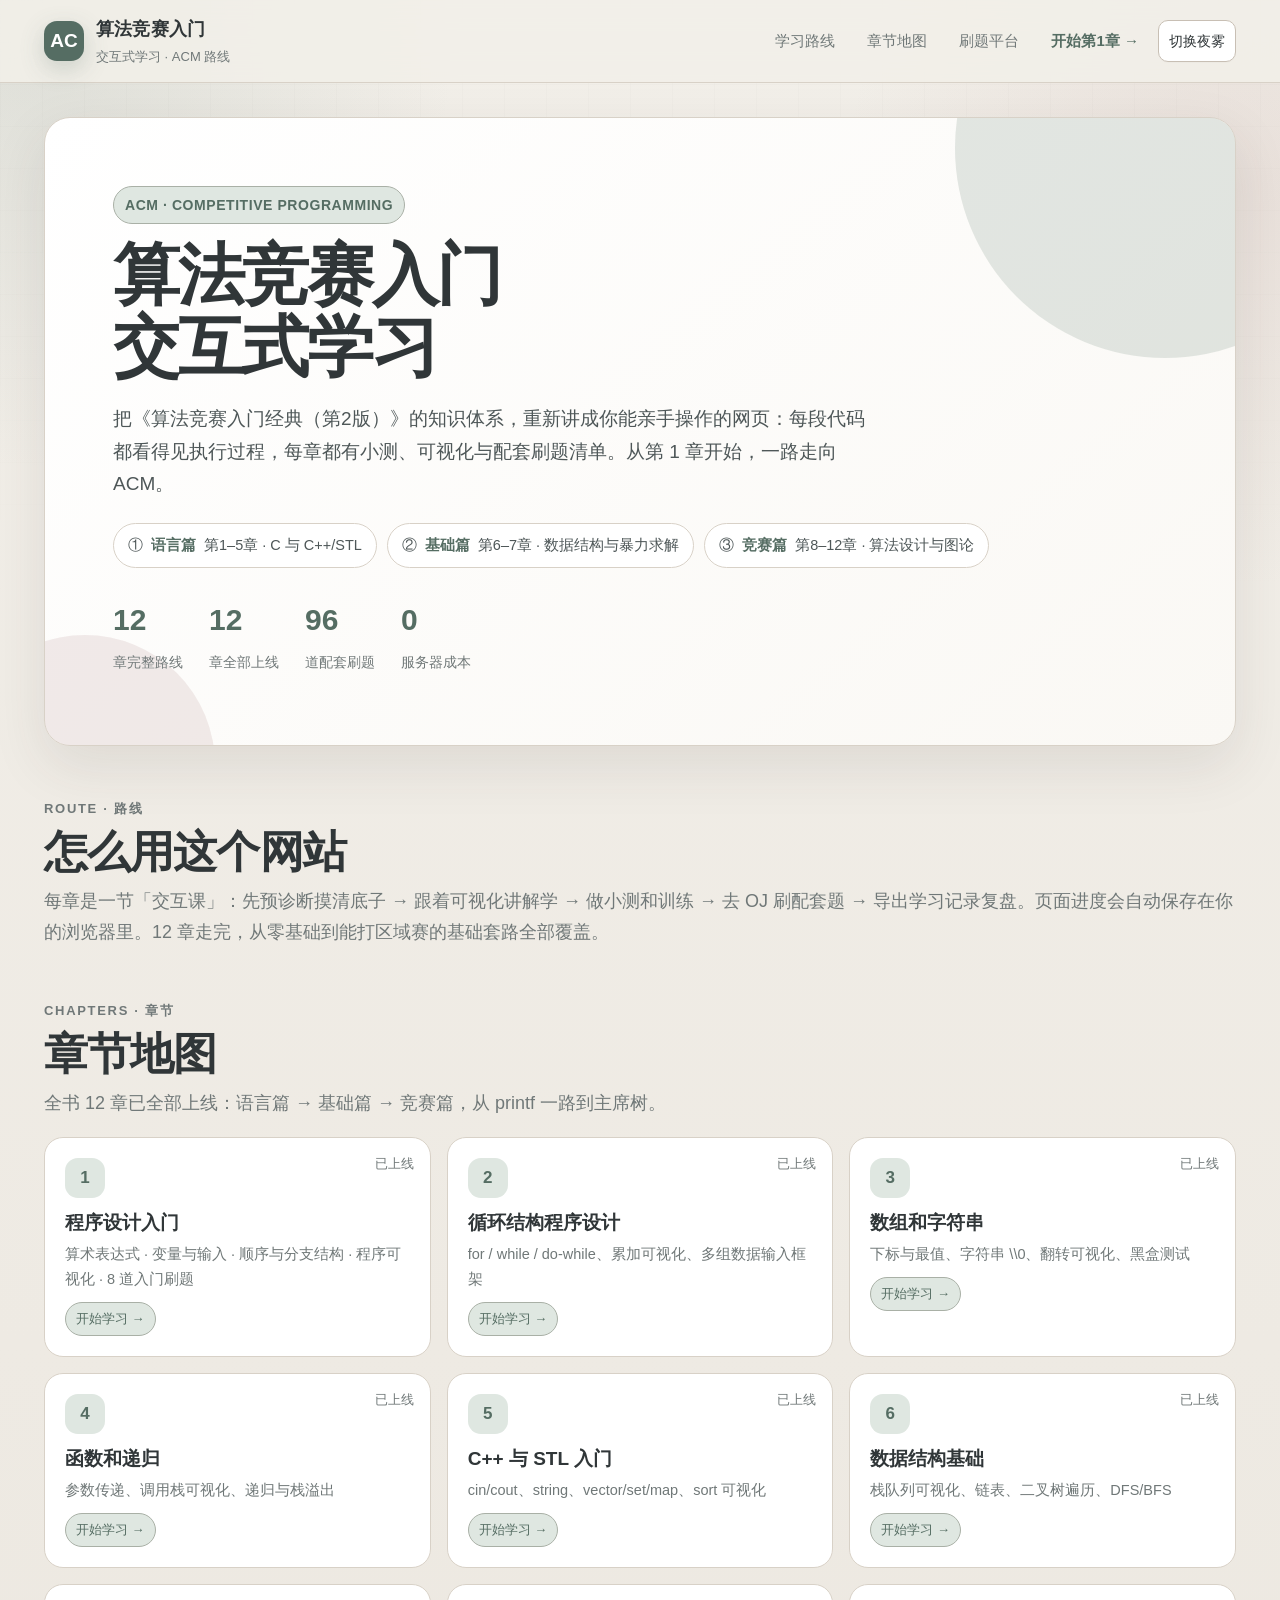
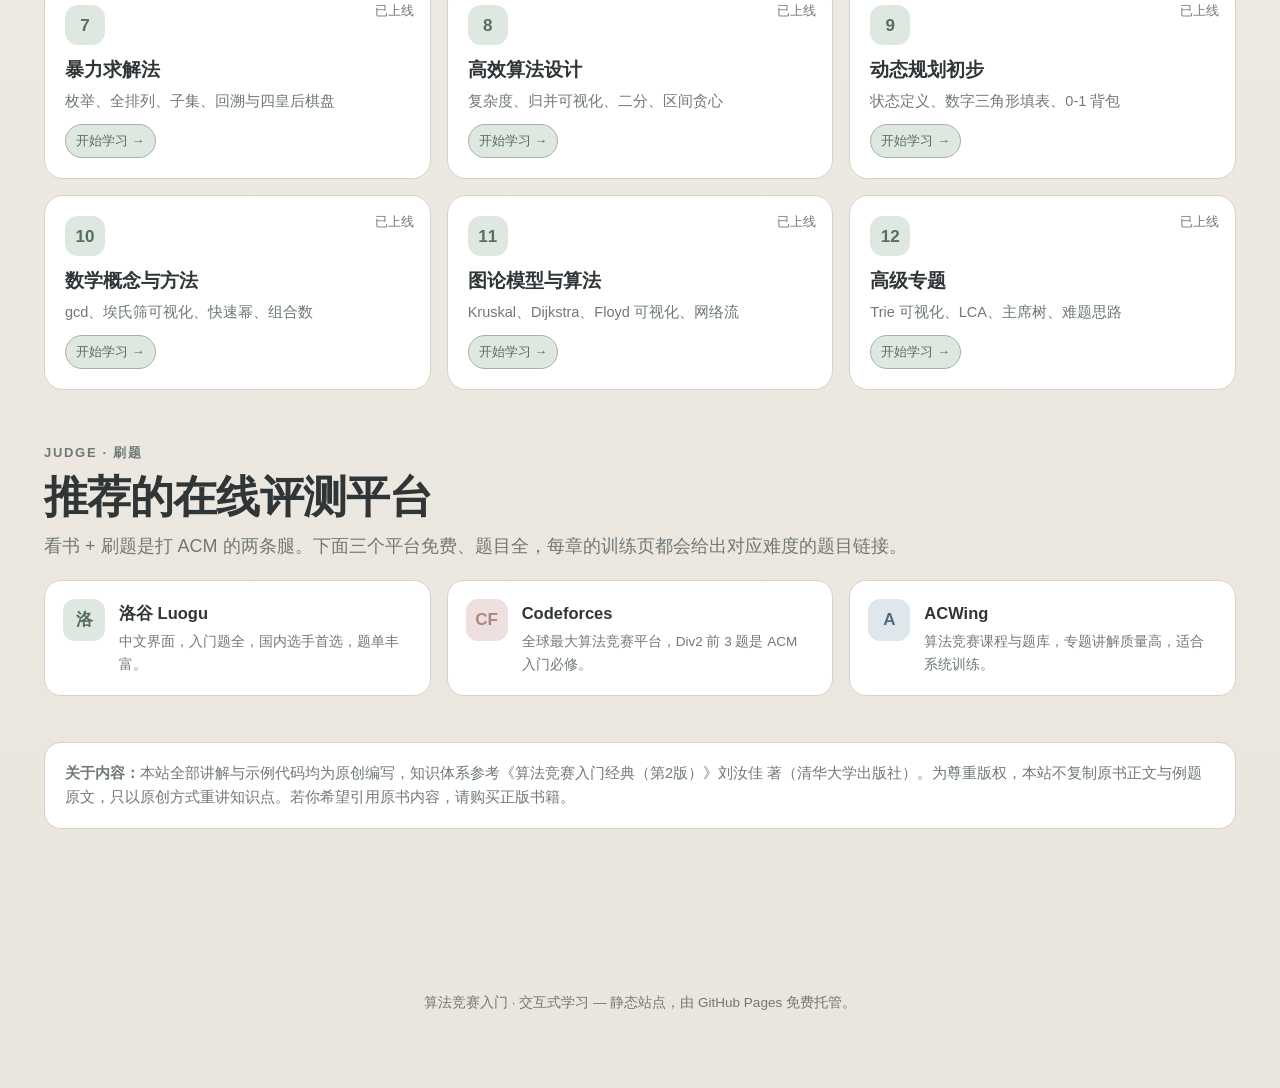
==== commit c66efdad: "feat: 全书12章完结 - 上线第6-12章（数据结构/暴力/高效算法/DP/数学/图论/高级专题），首页更新为全部上线" ====
--- a/index.html
+++ b/index.html
@@ -40,8 +40,8 @@
 </div>
 <div class="hero-stats">
 <div class="stat"><span class="stat-num">12</span><span class="stat-label">章完整路线</span></div>
-<div class="stat"><span class="stat-num">5</span><span class="stat-label">章已上线</span></div>
-<div class="stat"><span class="stat-num">40</span><span class="stat-label">道配套刷题</span></div>
+<div class="stat"><span class="stat-num">12</span><span class="stat-label">章全部上线</span></div>
+<div class="stat"><span class="stat-num">96</span><span class="stat-label">道配套刷题</span></div>
 <div class="stat"><span class="stat-num">0</span><span class="stat-label">服务器成本</span></div>
 </div>
 </section>
@@ -49,13 +49,13 @@
 <section class="section-head" id="route">
 <p class="section-kicker">ROUTE · 路线</p>
 <h2>怎么用这个网站</h2>
-<p>每章是一节「交互课」：先预诊断摸清底子 → 跟着可视化讲解学 → 做小测和训练 → 去 OJ 刷配套题 → 导出学习记录复盘。页面进度会自动保存在你的浏览器里。语言篇五章覆盖 C/C++ 的全部基础，学完即可开始真正的算法。</p>
+<p>每章是一节「交互课」：先预诊断摸清底子 → 跟着可视化讲解学 → 做小测和训练 → 去 OJ 刷配套题 → 导出学习记录复盘。页面进度会自动保存在你的浏览器里。12 章走完，从零基础到能打区域赛的基础套路全部覆盖。</p>
 </section>
 
 <section class="section-head" id="chapters">
 <p class="section-kicker">CHAPTERS · 章节</p>
 <h2>章节地图</h2>
-<p>语言篇（第1–5章）已全部上线；基础篇与竞赛篇正在按同一套模板逐章制作。</p>
+<p>全书 12 章已全部上线：语言篇 → 基础篇 → 竞赛篇，从 printf 一路到主席树。</p>
 </section>
 <div class="chapter-grid">
 
@@ -71,13 +71,13 @@
 <a class="chapter-card done" href="chapters/ch03/index.html"><span class="ch-state">已上线</span><div class="ch-num">3</div><h3>数组和字符串</h3><p>下标与最值、字符串 \\0、翻转可视化、黑盒测试</p><span class="ch-tag pill core">开始学习 →</span></a>
 <a class="chapter-card done" href="chapters/ch04/index.html"><span class="ch-state">已上线</span><div class="ch-num">4</div><h3>函数和递归</h3><p>参数传递、调用栈可视化、递归与栈溢出</p><span class="ch-tag pill core">开始学习 →</span></a>
 <a class="chapter-card done" href="chapters/ch05/index.html"><span class="ch-state">已上线</span><div class="ch-num">5</div><h3>C++ 与 STL 入门</h3><p>cin/cout、string、vector/set/map、sort 可视化</p><span class="ch-tag pill core">开始学习 →</span></a>
-<div class="chapter-card todo"><span class="ch-state">规划中</span><div class="ch-num">6</div><h3>数据结构基础</h3><p>栈队列、链表、树与二叉树、图的 DFS/BFS</p></div>
-<div class="chapter-card todo"><span class="ch-state">规划中</span><div class="ch-num">7</div><h3>暴力求解法</h3><p>枚举、排列与子集生成、回溯法</p></div>
-<div class="chapter-card todo"><span class="ch-state">规划中</span><div class="ch-num">8</div><h3>高效算法设计</h3><p>复杂度分析、分治、排序检索、贪心法</p></div>
-<div class="chapter-card todo"><span class="ch-state">规划中</span><div class="ch-num">9</div><h3>动态规划初步</h3><p>数字三角形、DAG 模型、0-1 背包</p></div>
-<div class="chapter-card todo"><span class="ch-state">规划中</span><div class="ch-num">10</div><h3>数学概念与方法</h3><p>数论、筛法、扩展欧几里德、计数与概率</p></div>
-<div class="chapter-card todo"><span class="ch-state">规划中</span><div class="ch-num">11</div><h3>图论模型与算法</h3><p>最小生成树、最短路、网络流初步</p></div>
-<div class="chapter-card todo"><span class="ch-state">规划中</span><div class="ch-num">12</div><h3>高级专题</h3><p>自动机、可持久化数据结构、难题选解</p></div>
+<a class="chapter-card done" href="chapters/ch06/index.html"><span class="ch-state">已上线</span><div class="ch-num">6</div><h3>数据结构基础</h3><p>栈队列可视化、链表、二叉树遍历、DFS/BFS</p><span class="ch-tag pill core">开始学习 →</span></a>
+<a class="chapter-card done" href="chapters/ch07/index.html"><span class="ch-state">已上线</span><div class="ch-num">7</div><h3>暴力求解法</h3><p>枚举、全排列、子集、回溯与四皇后棋盘</p><span class="ch-tag pill core">开始学习 →</span></a>
+<a class="chapter-card done" href="chapters/ch08/index.html"><span class="ch-state">已上线</span><div class="ch-num">8</div><h3>高效算法设计</h3><p>复杂度、归并可视化、二分、区间贪心</p><span class="ch-tag pill core">开始学习 →</span></a>
+<a class="chapter-card done" href="chapters/ch09/index.html"><span class="ch-state">已上线</span><div class="ch-num">9</div><h3>动态规划初步</h3><p>状态定义、数字三角形填表、0-1 背包</p><span class="ch-tag pill core">开始学习 →</span></a>
+<a class="chapter-card done" href="chapters/ch10/index.html"><span class="ch-state">已上线</span><div class="ch-num">10</div><h3>数学概念与方法</h3><p>gcd、埃氏筛可视化、快速幂、组合数</p><span class="ch-tag pill core">开始学习 →</span></a>
+<a class="chapter-card done" href="chapters/ch11/index.html"><span class="ch-state">已上线</span><div class="ch-num">11</div><h3>图论模型与算法</h3><p>Kruskal、Dijkstra、Floyd 可视化、网络流</p><span class="ch-tag pill core">开始学习 →</span></a>
+<a class="chapter-card done" href="chapters/ch12/index.html"><span class="ch-state">已上线</span><div class="ch-num">12</div><h3>高级专题</h3><p>Trie 可视化、LCA、主席树、难题思路</p><span class="ch-tag pill core">开始学习 →</span></a>
 
 </div>
 
@@ -133,3 +133,4 @@
 </html>
 
 
+
